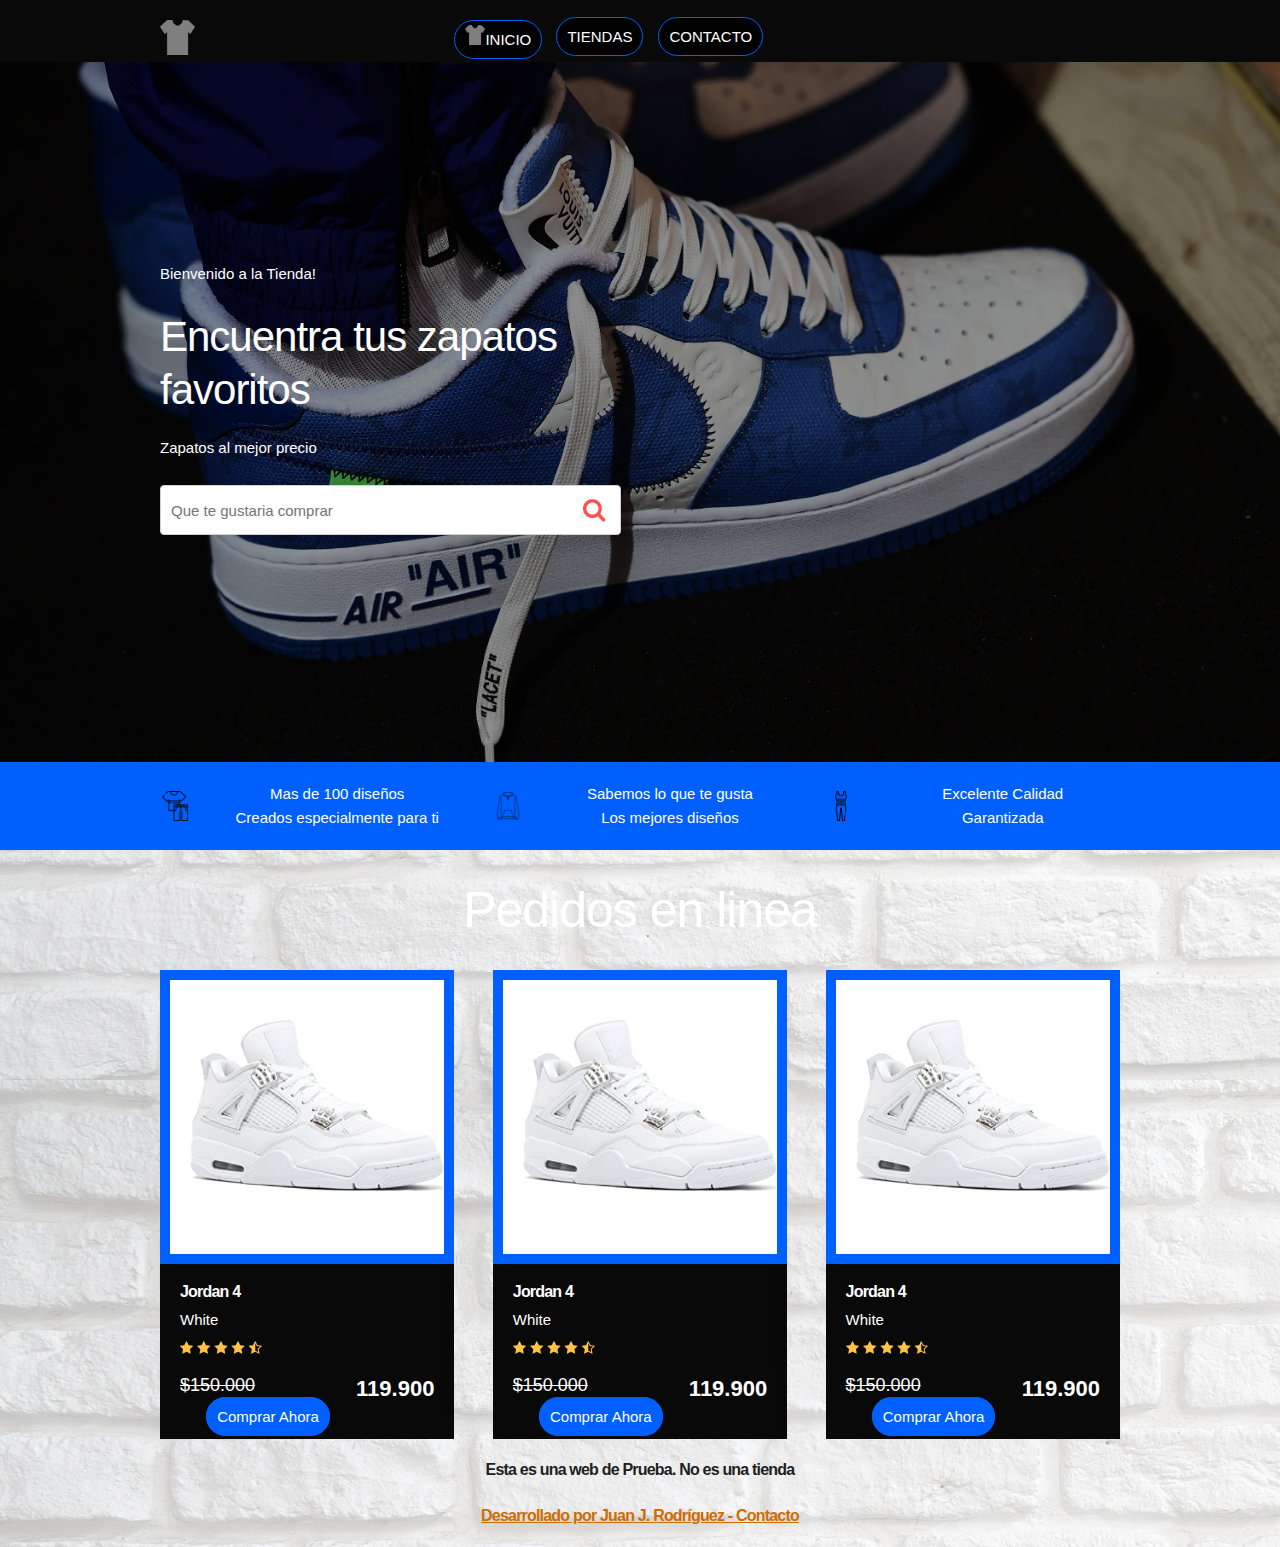
==== index.html @ e30a0c9f "Update index.html" ====
<!DOCTYPE html>
<html lang="en">
<head>
    
<link  rel="icon"   href="img/favicon.ico" type="image/png" />
    <meta charset="UTF-8">
    <meta http-equiv="X-UA-Compatible" content="IE=edge">
    <meta name="viewport" content="width=device-width, initial-scale=1.0">
    <title>Tienda Online | Brick Clothes</title>
    <link rel="stylesheet" href="css/normalize.css">
    <link rel="stylesheet" href="css/skeleton.css">
    <link rel="stylesheet" href="css/custom.css">
</head>
<body background="img/bg.png">

    <header id="header" class="header">
        <div class="container">
            <div class="row">
                <div class="four columns">
                    <img src="img/logo.png" width="35" height="35" alt="" id="logo">
                </div>
                <div class="row">
                    <div class="four columns">
                        <ul class="navct">
                             <li class="four columns"><a style="border: 1px solid #0060ff; padding: 10px; background-color: #010101; color: #ffffff; text-decoration: none; font-family: 'Helvetica', sans-serif; border-radius: 80px;" href="https://juanrodc.github.io"><img src="img/logo.png" width="20" height="20" alt="" id="logo">Inicio</a></li>
                        <li class="four columns"><a style="border: 1px solid #0060ff; padding: 10px; background-color: #010101; color: #ffffff; text-decoration: none; font-family: 'Helvetica', sans-serif; border-radius: 80px;" href="https://juanrodc.github.io/nuestras-tiendas.html">Tiendas</a></li>
                                                <li class="four columns"><a style="border: 1px solid #0060ff; padding: 10px; background-color: #010101; color: #ffffff; text-decoration: none; font-family: 'Helvetica', sans-serif; border-radius: 80px;" href="https://api.whatsapp.com/send?phone=573008994373&text=">Contacto</a></li>
                        </ul>
                    </div>
                </div>
               
            </div>
        </div>
    </header>

    <div id="hero">
        <div class="container">
            <div class="row">
                <div class="six columns">
                    <div class="contenido-hero">
                        <p>Bienvenido a la Tienda!</p>
                        <h2>Encuentra tus zapatos favoritos</h2>
                        <p>Zapatos al mejor precio</p>
                        <form action="#" id="busqueda" method="post" class="formulario">
                            <input class="u-full-width" type="text" 
                            placeholder="Que te gustaria comprar"
                            id="buscador"
                            >
                            <input type="submit" id="submit-buscador" class="submit-buscador">
                        </form>
                    </div>
                </div>
            </div>
        </div>
    </div>

    <div class="barra">
        <div class="container">
            <div class="row">
                <div class="four columns icono icono1">
                    <p>Mas de 100 diseños<br>
                        Creados especialmente para ti
                    </p>
                </div>
                <div class="four columns icono icono2">
                    <p>Sabemos lo que te gusta<br>
                        Los mejores diseños
                    </p>
                </div>
                <div class="four columns icono icono3">
                    <p>Excelente Calidad<br>
                        Garantizada
                    </p>
                </div>
            </div>
        </div>
    </div>
    <div id="lista-cafe" class="container">
        <font color="#010101"><h1 id="encabezado" class="encabezado">Pedidos en linea</h1></font>
        <div class="row">
            <div class="four columns">
                <div class="card">
                    <img style="border: 10px solid; color: #0060ff;" alt="" src="img/jordan4white.png" class="u-full-width">
                    <div class="info-card">
                        <h4>Jordan 4</h4>
                        <p>White</p>
                        <img src="img/estrellas.png" >
                        <p class="precio">$150.000<span class="u-pull-right">119.900</span> </p><center>
                        <a style="border: 1px solid #0060ff; padding: 10px; background-color: #0060ff; color: #ffffff; text-decoration: none; font-family: 'Helvetica', sans-serif; border-radius: 80px;" href="https://juanrodc.github.io/jordan4.html" onclick="window.open(this.href)" target="_blank" rel="noopener noreferrer nofollow">Comprar Ahora</a>
                        </center>
                    </div>
                </div>
            </div>
             <div class="four columns">
                <div class="card">
                    <img style="border: 10px solid; color: #0060ff;" alt="" src="img/jordan4white.png" class="u-full-width">
                    <div class="info-card">
                        <h4>Jordan 4</h4>
                        <p>White</p>
                        <img src="img/estrellas.png" >
                        <p class="precio">$150.000<span class="u-pull-right">119.900</span> </p><center>
                        <a style="border: 1px solid #0060ff; padding: 10px; background-color: #0060ff; color: #ffffff; text-decoration: none; font-family: 'Helvetica', sans-serif; border-radius: 80px;" href="https://juanrodc.github.io/jordan4.html" onclick="window.open(this.href)" target="_blank" rel="noopener noreferrer nofollow">Comprar Ahora</a>
                        </center>
                    </div>
                </div>
            </div>
            <div class="four columns">
                <div class="card">
                    <img style="border: 10px solid; color: #0060ff;" alt="" src="img/jordan4white.png" class="u-full-width">
                    <div class="info-card">
                        <h4>Jordan 4</h4>
                        <p>White</p>
                        <img src="img/estrellas.png" >
                        <p class="precio">$150.000<span class="u-pull-right">119.900</span> </p><center>
                        <a style="border: 1px solid #0060ff; padding: 10px; background-color: #0060ff; color: #ffffff; text-decoration: none; font-family: 'Helvetica', sans-serif; border-radius: 80px;" href="https://juanrodc.github.io/jordan4.html" onclick="window.open(this.href)" target="_blank" rel="noopener noreferrer nofollow">Comprar Ahora</a>
                        </center>
                    </div>
                </div>
            </div>
        </div><!--.row-->
    </div>
                     <center><footer><h4><p>Esta es una web de Prueba. No es una tienda</p><a class="enlace" href="https://instagram.com/rodriguez_69025">Desarrollado por Juan J. Rodríguez</a><font color="#0060ff"><a href="https://api.whatsapp.com/send?phone=573212953345&text="> - Contacto</a></center></h4></footer></font>
    <script src="js/app.js"></script>
</body>
</html>
---- css/skeleton.css ----
/*
* Skeleton V2.0.4
* Copyright 2014, Dave Gamache
* www.getskeleton.com
* Free to use under the MIT license.
* http://www.opensource.org/licenses/mit-license.php
* 12/29/2014
*/


/* Table of contents
––––––––––––––––––––––––––––––––––––––––––––––––––
- Grid
- Base Styles
- Typography
- Links
- Buttons
- Forms
- Lists
- Code
- Tables
- Spacing
- Utilities
- Clearing
- Media Queries
*/


/* Grid
–––––––––––––––––––––––––––––––––––––––––––––––––– */
.container {
  position: relative;
  width: 100%;
  max-width: 960px;
  margin: 0 auto;
  padding: 0 20px;
  box-sizing: border-box; }
.column,
.columns {
  width: 100%;
  float: left;
  box-sizing: border-box; }

/* For devices larger than 400px */
@media (min-width: 400px) {
  .container {
    width: 85%;
    padding: 0; }
}

/* For devices larger than 550px */
@media (min-width: 550px) {
  .container {
    width: 80%; }
  .column,
  .columns {
    margin-left: 4%; }
  .column:first-child,
  .columns:first-child {
    margin-left: 0; }

  .one.column,
  .one.columns                    { width: 4.66666666667%; }
  .two.columns                    { width: 13.3333333333%; }
  .three.columns                  { width: 22%;            }
  .four.columns                   { width: 30.6666666667%; }
  .five.columns                   { width: 39.3333333333%; }
  .six.columns                    { width: 48%;            }
  .seven.columns                  { width: 56.6666666667%; }
  .eight.columns                  { width: 65.3333333333%; }
  .nine.columns                   { width: 74.0%;          }
  .ten.columns                    { width: 82.6666666667%; }
  .eleven.columns                 { width: 91.3333333333%; }
  .twelve.columns                 { width: 100%; margin-left: 0; }

  .one-third.column               { width: 30.6666666667%; }
  .two-thirds.column              { width: 65.3333333333%; }

  .one-half.column                { width: 48%; }

  /* Offsets */
  .offset-by-one.column,
  .offset-by-one.columns          { margin-left: 8.66666666667%; }
  .offset-by-two.column,
  .offset-by-two.columns          { margin-left: 17.3333333333%; }
  .offset-by-three.column,
  .offset-by-three.columns        { margin-left: 26%;            }
  .offset-by-four.column,
  .offset-by-four.columns         { margin-left: 34.6666666667%; }
  .offset-by-five.column,
  .offset-by-five.columns         { margin-left: 43.3333333333%; }
  .offset-by-six.column,
  .offset-by-six.columns          { margin-left: 52%;            }
  .offset-by-seven.column,
  .offset-by-seven.columns        { margin-left: 60.6666666667%; }
  .offset-by-eight.column,
  .offset-by-eight.columns        { margin-left: 69.3333333333%; }
  .offset-by-nine.column,
  .offset-by-nine.columns         { margin-left: 78.0%;          }
  .offset-by-ten.column,
  .offset-by-ten.columns          { margin-left: 86.6666666667%; }
  .offset-by-eleven.column,
  .offset-by-eleven.columns       { margin-left: 95.3333333333%; }

  .offset-by-one-third.column,
  .offset-by-one-third.columns    { margin-left: 34.6666666667%; }
  .offset-by-two-thirds.column,
  .offset-by-two-thirds.columns   { margin-left: 69.3333333333%; }

  .offset-by-one-half.column,
  .offset-by-one-half.columns     { margin-left: 52%; }

}


/* Base Styles
–––––––––––––––––––––––––––––––––––––––––––––––––– */
/* NOTE
html is set to 62.5% so that all the REM measurements throughout Skeleton
are based on 10px sizing. So basically 1.5rem = 15px :) */
html {
  font-size: 62.5%; }
body {
  font-size: 1.5em; /* currently ems cause chrome bug misinterpreting rems on body element */
  line-height: 1.6;
  font-weight: 400;
  font-family: "Raleway", "HelveticaNeue", "Helvetica Neue", Helvetica, Arial, sans-serif;
  color: #222; }


/* Typography
–––––––––––––––––––––––––––––––––––––––––––––––––– */
h1, h2, h3, h4, h5, h6 {
  margin-top: 0;
  margin-bottom: 2rem;
  font-weight: 300; }
h1 { font-size: 4.0rem; line-height: 1.2;  letter-spacing: -.1rem;}
h2 { font-size: 3.6rem; line-height: 1.25; letter-spacing: -.1rem; }
h3 { font-size: 3.0rem; line-height: 1.3;  letter-spacing: -.1rem; }
h4 { font-size: 2.4rem; line-height: 1.35; letter-spacing: -.08rem; }
h5 { font-size: 1.8rem; line-height: 1.5;  letter-spacing: -.05rem; }
h6 { font-size: 1.5rem; line-height: 1.6;  letter-spacing: 0; }

/* Larger than phablet */
@media (min-width: 550px) {
  h1 { font-size: 5.0rem; }
  h2 { font-size: 4.2rem; }
  h3 { font-size: 3.6rem; }
  h4 { font-size: 3.0rem; }
  h5 { font-size: 2.4rem; }
  h6 { font-size: 1.5rem; }
}

p {
  margin-top: 0; }


/* Links
–––––––––––––––––––––––––––––––––––––––––––––––––– */
a {
  color: #ce6d06; }
a:hover {
  color: #A95905; }


/* Buttons
–––––––––––––––––––––––––––––––––––––––––––––––––– */
.button,
button,
input[type="submit"],
input[type="reset"],
input[type="button"] {
  display: inline-block;
  height: 38px;
  padding: 0 30px;
  color: rgb(255, 255, 255);
  text-align: center;
  font-size: 11px;
  font-weight: 600;
  line-height: 38px;
  letter-spacing: .1rem;
  text-transform: uppercase;
  text-decoration: none;
  white-space: nowrap;
  background-color: transparent;
  border-radius: 4px;
  border: 1px solid #bbb;
  cursor: pointer;
  box-sizing: border-box; }
.button:hover,
button:hover,
input[type="submit"]:hover,
input[type="reset"]:hover,
input[type="button"]:hover,
.button:focus,
button:focus,
input[type="submit"]:focus,
input[type="reset"]:focus,
input[type="button"]:focus {
  color: #ce6d06;
  border-color: #888;
  outline: 0; }
.button.button-primary,
button.button-primary,
input[type="submit"].button-primary,
input[type="reset"].button-primary,
input[type="button"].button-primary {
  color: #FFF;
  background-color: #ce6d06;
  border-color: #ce6d06; }
.button.button-primary:hover,
button.button-primary:hover,
input[type="submit"].button-primary:hover,
input[type="reset"].button-primary:hover,
input[type="button"].button-primary:hover,
.button.button-primary:focus,
button.button-primary:focus,
input[type="submit"].button-primary:focus,
input[type="reset"].button-primary:focus,
input[type="button"].button-primary:focus {
  color: #FFF;
  background-color: #A95905;
  border-color: #A95905; }


/* Forms
–––––––––––––––––––––––––––––––––––––––––––––––––– */
input[type="email"],
input[type="number"],
input[type="search"],
input[type="text"],
input[type="tel"],
input[type="url"],
input[type="password"],
textarea,
select {
  height: 38px;
  padding: 6px 10px; /* The 6px vertically centers text on FF, ignored by Webkit */
  background-color: #fff;
  border: 1px solid #D1D1D1;
  border-radius: 4px;
  box-shadow: none;
  box-sizing: border-box; }
/* Removes awkward default styles on some inputs for iOS */
input[type="email"],
input[type="number"],
input[type="search"],
input[type="text"],
input[type="tel"],
input[type="url"],
input[type="password"],
textarea {
  -webkit-appearance: none;
     -moz-appearance: none;
          appearance: none; }
textarea {
  min-height: 65px;
  padding-top: 6px;
  padding-bottom: 6px; }
input[type="email"]:focus,
input[type="number"]:focus,
input[type="search"]:focus,
input[type="text"]:focus,
input[type="tel"]:focus,
input[type="url"]:focus,
input[type="password"]:focus,
textarea:focus,
select:focus {
  border: 1px solid #ce6d06;
  outline: 0; }
label,
legend {
  display: block;
  margin-bottom: .5rem;
  font-weight: 600; }
fieldset {
  padding: 0;
  border-width: 0; }
input[type="checkbox"],
input[type="radio"] {
  display: inline; }
label > .label-body {
  display: inline-block;
  margin-left: .5rem;
  font-weight: normal; }


/* Lists
–––––––––––––––––––––––––––––––––––––––––––––––––– */
ul {
  list-style: circle inside; }
ol {
  list-style: decimal inside; }
ol, ul {
  padding-left: 0;
  margin-top: 0; }
ul ul,
ul ol,
ol ol,
ol ul {
  margin: 1.5rem 0 1.5rem 3rem;
  font-size: 90%; }
li {
  margin-bottom: 1rem; }


/* Code
–––––––––––––––––––––––––––––––––––––––––––––––––– */
code {
  padding: .2rem .5rem;
  margin: 0 .2rem;
  font-size: 90%;
  white-space: nowrap;
  background: #F1F1F1;
  border: 1px solid #E1E1E1;
  border-radius: 4px; }
pre > code {
  display: block;
  padding: 1rem 1.5rem;
  white-space: pre; }


/* Tables
–––––––––––––––––––––––––––––––––––––––––––––––––– */
th,
td {
  padding: 12px 15px;
  text-align: left;
  border-bottom: 1px solid #E1E1E1; }
th:first-child,
td:first-child {
  padding-left: 0; }
th:last-child,
td:last-child {
  padding-right: 0; }


/* Spacing
–––––––––––––––––––––––––––––––––––––––––––––––––– */
button,
.button {
  margin-bottom: 1rem; }
input,
textarea,
select,
fieldset {
  margin-bottom: 1.5rem; }
pre,
blockquote,
dl,
figure,
table,
p,
ul,
ol,
form {
  margin-bottom: 2.5rem; }


/* Utilities
–––––––––––––––––––––––––––––––––––––––––––––––––– */
.u-full-width {
  width: 100%;
  box-sizing: border-box; }
.u-max-full-width {
  max-width: 100%;
  box-sizing: border-box; }
.u-pull-right {
  float: right; }
.u-pull-left {
  float: left; }


/* Misc
–––––––––––––––––––––––––––––––––––––––––––––––––– */
hr {
  margin-top: 3rem;
  margin-bottom: 3.5rem;
  border-width: 0;
  border-top: 1px solid #E1E1E1; }


/* Clearing
–––––––––––––––––––––––––––––––––––––––––––––––––– */

/* Self Clearing Goodness */
.container:after,
.row:after,
.u-cf {
  content: "";
  display: table;
  clear: both; }


/* Media Queries
–––––––––––––––––––––––––––––––––––––––––––––––––– */
/*
Note: The best way to structure the use of media queries is to create the queries
near the relevant code. For example, if you wanted to change the styles for buttons
on small devices, paste the mobile query code up in the buttons section and style it
there.
*/


/* Larger than mobile */
@media (min-width: 400px) {}

/* Larger than phablet (also point when grid becomes active) */
@media (min-width: 550px) {}

/* Larger than tablet */
@media (min-width: 750px) {}

/* Larger than desktop */
@media (min-width: 1000px) {}

/* Larger than Desktop HD */
@media (min-width: 1200px) {}
---- css/custom.css ----
body {
    background-color: #9b9b9b;
}
h1 {
    text-align: center;
    color: white;
}
h4 {
    font-size: 16px;
    font-weight: 700;
}
header {
    padding: 20px 0 0 0;
    text-align: center;
    background-color: #090909;
}
.navct {
    color: white;
    padding-top: 5px;
    text-transform: uppercase;
   
}

.navct a {
    color: white;
    text-decoration: none;
}

@media (min-width: 750px) {
    header {
        text-align: left;
    }
}

ul {
    list-style: none;
}
#hero {
    background-image: url(../img/air.jpg);
    position: relative;
    z-index: 0;
    background-repeat: no-repeat;
    background-position: center;
    background-size: cover;
    height: 700px;
}
#hero::before{
    content: "";
    background: rgba(0, 0, 0, 0.45);
    position: absolute;
    top: 0; 
    min-height: 100%;
    left: 0;
    right: 0;
    z-index: -1;
}

#encabezado {
    margin: 30px 0;
}
.submenu {
    position: relative;
}

.vacio {
    padding: 10px;
    background-color: crimson;
    text-align: center;
    border-radius: 10px;
    color:white
}

.contenido-hero {
    padding-top: 120px;
    margin-top: 80px;
    color: white;
}

.contenido-hero form {
    position: relative;
    margin-bottom: 0;
}

.contenido-hero form #buscador {
    height: 50px;
    margin-bottom: 0;
}

.contenido-hero form .submit-buscador {
    position: absolute;
    right: 0;
    top: 0;
    height: 100%;
    padding: 0;
    display: block;
    text-indent: -9999px;
    width: 50px;
    background-image: url(../img/lupa.png);
    background-position: right center;
    background-repeat: no-repeat;
    border: none;
}

.barra {
    padding: 20px 0;
    background: #0060ff;
}

.barra p {
    margin: 0;
    color: white;
}
.icono{
    background-repeat: no-repeat;
    background-position: left center;
    padding-left: 60px;
    background-size: 30px;
    margin-bottom: 40px;
    text-align: center;
}

@media (min-width: 750px) {
    .icono {
        margin-bottom: 0;
    }
}

.icono1 {
    background-image: url(../img/icono1.png);
}
.icono2 {
    background-image: url(../img/icono2.png);
}
.icono3 {
    background-image: url(../img/icono3.png);
}

#lista-cafe .row {
    margin-bottom: 20px;
}
.agregar-carrito {
    margin: 10px 0;
}

.card {
    text-align: center;
    box-shadow: 0 25px 98px 0 rgb(0 0 0 / 3%);
    background: #090909;
}
@media (min-width: 550px) {
    .card {
        text-align: left;
    }
}
.info-card {
    padding: 10px 20px;
    color: white;
}

.info-card p,
.card h4 {
    margin-bottom: 5px;
}

.info-card .precio {
    text-decoration: line-through;
    font-size: 18px;
    margin-top: 10px;
}

.info-card .precio span {
    font-weight: 700;
    font-size: 22px;
}

.footer {
    border-top: 1px solid white;
    margin-top: 40px;
    padding-top: 40px;
}
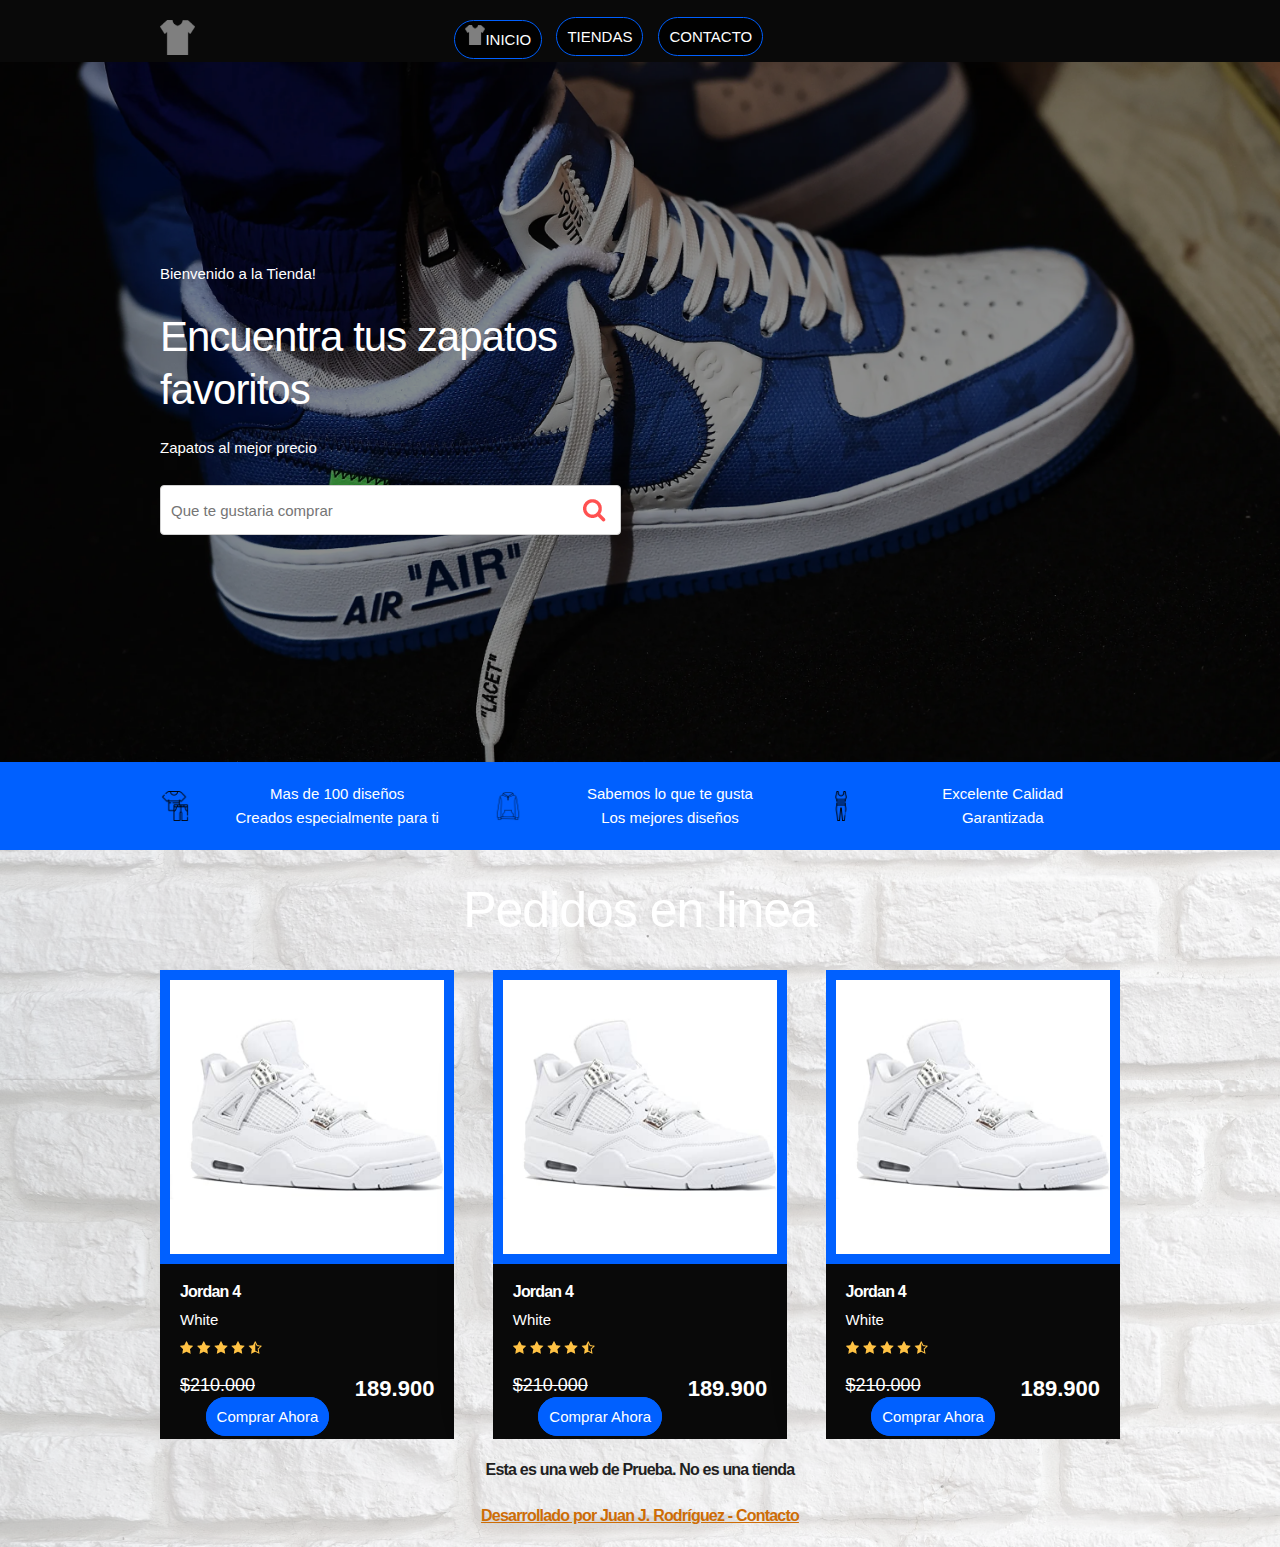
==== commit 6d87cc75: "Update index.html" ====
--- a/index.html
+++ b/index.html
@@ -85,21 +85,21 @@
                         <h4>Jordan 4</h4>
                         <p>White</p>
                         <img src="img/estrellas.png" >
-                        <p class="precio">$150.000<span class="u-pull-right">119.900</span> </p><center>
-                        <a style="border: 1px solid #0060ff; padding: 10px; background-color: #0060ff; color: #ffffff; text-decoration: none; font-family: 'Helvetica', sans-serif; border-radius: 80px;" href="https://juanrodc.github.io/jordan4.html" onclick="window.open(this.href)" target="_blank" rel="noopener noreferrer nofollow">Comprar Ahora</a>
+                        <p class="precio">$210.000<span class="u-pull-right">189.900</span> </p><center>
+                        <a style="border: 1px solid #0060ff; padding: 10px; background-color: #0060ff; color: #ffffff; text-decoration: none; font-family: 'Helvetica', sans-serif; border-radius: 80px;" href="https://juanrodc.github.io/jordan4" onclick="window.open(this.href)" target="_blank" rel="noopener noreferrer nofollow">Comprar Ahora</a>
                         </center>
                     </div>
                 </div>
             </div>
-             <div class="four columns">
+                        <div class="four columns">
                 <div class="card">
                     <img style="border: 10px solid; color: #0060ff;" alt="" src="img/jordan4white.png" class="u-full-width">
                     <div class="info-card">
                         <h4>Jordan 4</h4>
                         <p>White</p>
                         <img src="img/estrellas.png" >
-                        <p class="precio">$150.000<span class="u-pull-right">119.900</span> </p><center>
-                        <a style="border: 1px solid #0060ff; padding: 10px; background-color: #0060ff; color: #ffffff; text-decoration: none; font-family: 'Helvetica', sans-serif; border-radius: 80px;" href="https://juanrodc.github.io/jordan4.html" onclick="window.open(this.href)" target="_blank" rel="noopener noreferrer nofollow">Comprar Ahora</a>
+                        <p class="precio">$210.000<span class="u-pull-right">189.900</span> </p><center>
+                        <a style="border: 1px solid #0060ff; padding: 10px; background-color: #0060ff; color: #ffffff; text-decoration: none; font-family: 'Helvetica', sans-serif; border-radius: 80px;" href="https://juanrodc.github.io/jordan4" onclick="window.open(this.href)" target="_blank" rel="noopener noreferrer nofollow">Comprar Ahora</a>
                         </center>
                     </div>
                 </div>
@@ -111,8 +111,8 @@
                         <h4>Jordan 4</h4>
                         <p>White</p>
                         <img src="img/estrellas.png" >
-                        <p class="precio">$150.000<span class="u-pull-right">119.900</span> </p><center>
-                        <a style="border: 1px solid #0060ff; padding: 10px; background-color: #0060ff; color: #ffffff; text-decoration: none; font-family: 'Helvetica', sans-serif; border-radius: 80px;" href="https://juanrodc.github.io/jordan4.html" onclick="window.open(this.href)" target="_blank" rel="noopener noreferrer nofollow">Comprar Ahora</a>
+                        <p class="precio">$210.000<span class="u-pull-right">189.900</span> </p><center>
+                        <a style="border: 1px solid #0060ff; padding: 10px; background-color: #0060ff; color: #ffffff; text-decoration: none; font-family: 'Helvetica', sans-serif; border-radius: 80px;" href="https://juanrodc.github.io/jordan4" onclick="window.open(this.href)" target="_blank" rel="noopener noreferrer nofollow">Comprar Ahora</a>
                         </center>
                     </div>
                 </div>
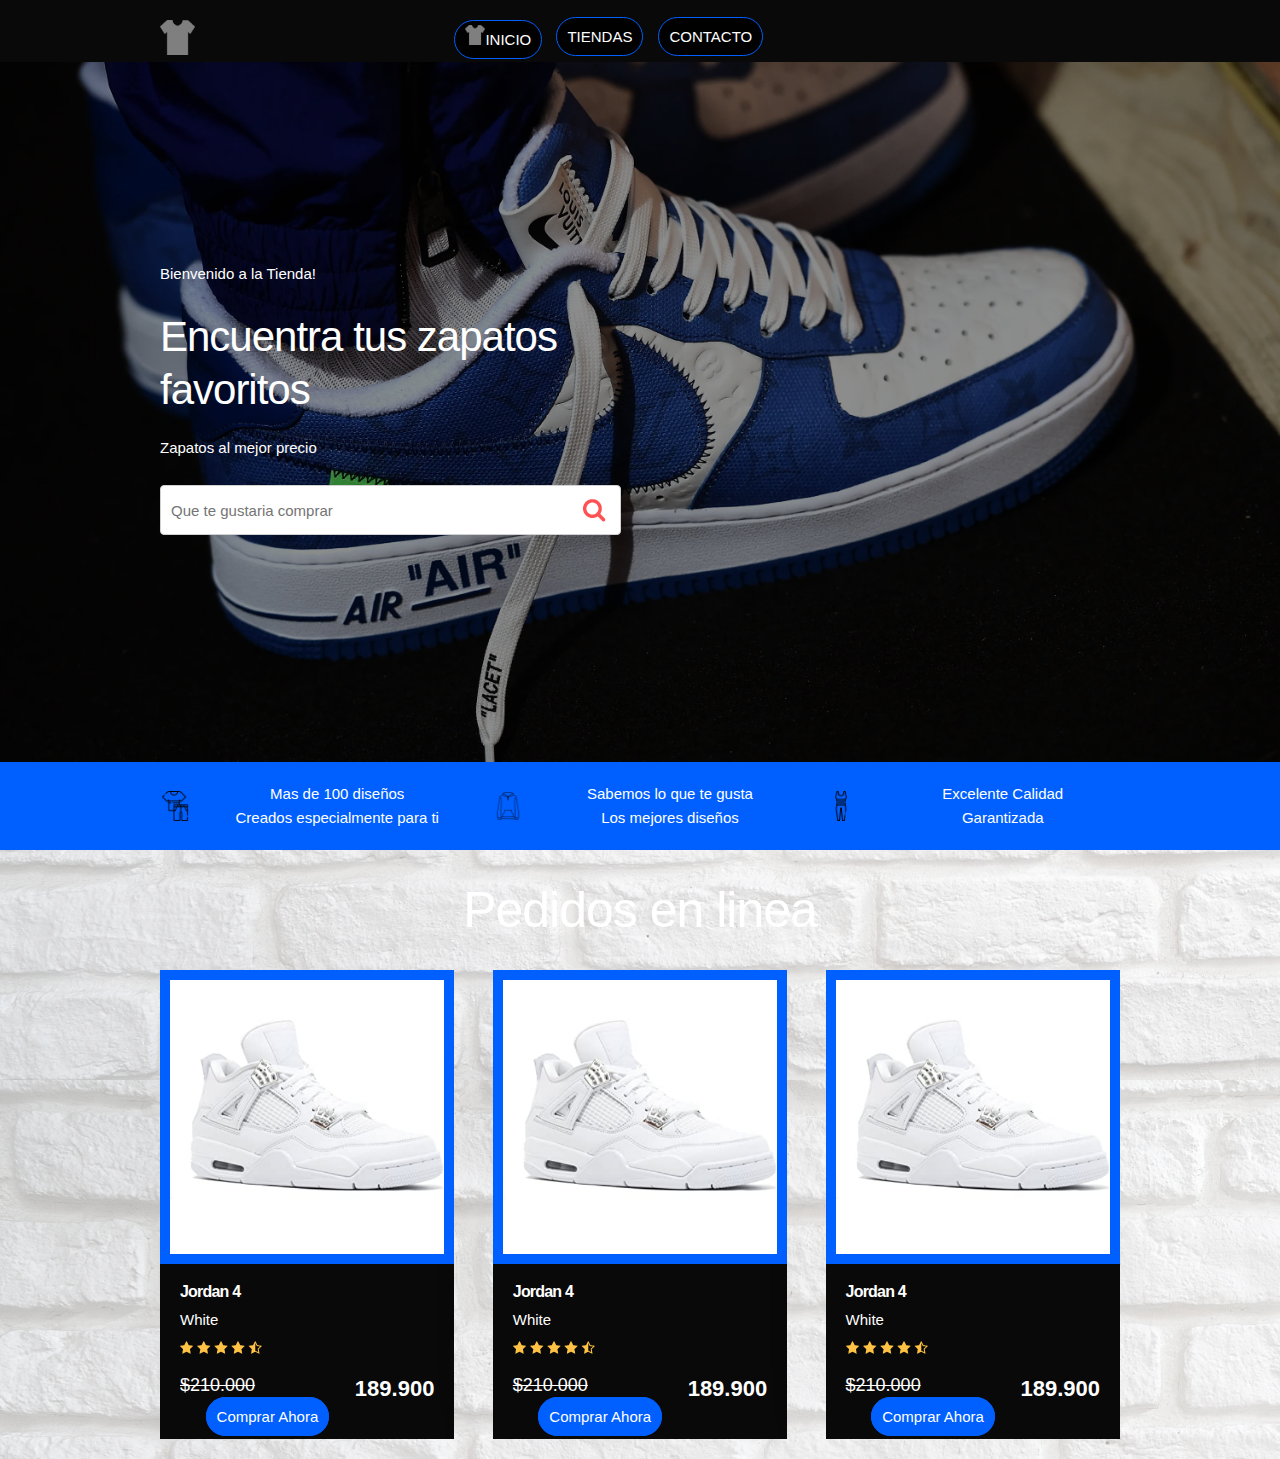
==== commit e2efcf74: "Update index.html" ====
--- a/index.html
+++ b/index.html
@@ -24,7 +24,7 @@
                         <ul class="navct">
                              <li class="four columns"><a style="border: 1px solid #0060ff; padding: 10px; background-color: #010101; color: #ffffff; text-decoration: none; font-family: 'Helvetica', sans-serif; border-radius: 80px;" href="https://juanrodc.github.io"><img src="img/logo.png" width="20" height="20" alt="" id="logo">Inicio</a></li>
                         <li class="four columns"><a style="border: 1px solid #0060ff; padding: 10px; background-color: #010101; color: #ffffff; text-decoration: none; font-family: 'Helvetica', sans-serif; border-radius: 80px;" href="https://juanrodc.github.io/nuestras-tiendas.html">Tiendas</a></li>
-                                                <li class="four columns"><a style="border: 1px solid #0060ff; padding: 10px; background-color: #010101; color: #ffffff; text-decoration: none; font-family: 'Helvetica', sans-serif; border-radius: 80px;" href="https://api.whatsapp.com/send?phone=573008994373&text=">Contacto</a></li>
+                                                <li class="four columns"><a style="border: 1px solid #0060ff; padding: 10px; background-color: #010101; color: #ffffff; text-decoration: none; font-family: 'Helvetica', sans-serif; border-radius: 80px;" href="https://api.whatsapp.com/send?phone=+573052336280&text=">Contacto</a></li>
                         </ul>
                     </div>
                 </div>
@@ -119,7 +119,19 @@
             </div>
         </div><!--.row-->
     </div>
-                     <center><footer><h4><p>Esta es una web de Prueba. No es una tienda</p><a class="enlace" href="https://instagram.com/rodriguez_69025">Desarrollado por Juan J. Rodríguez</a><font color="#0060ff"><a href="https://api.whatsapp.com/send?phone=573212953345&text="> - Contacto</a></center></h4></footer></font>
+    <!--Start of Tawk.to Script-->
+<script type="text/javascript">
+var Tawk_API=Tawk_API||{}, Tawk_LoadStart=new Date();
+(function(){
+var s1=document.createElement("script"),s0=document.getElementsByTagName("script")[0];
+s1.async=true;
+s1.src='https://embed.tawk.to/62333b05a34c2456412b8868/1fuc1t423';
+s1.charset='UTF-8';
+s1.setAttribute('crossorigin','*');
+s0.parentNode.insertBefore(s1,s0);
+})();
+</script>
+<!--End of Tawk.to Script-->                 
     <script src="js/app.js"></script>
 </body>
 </html>
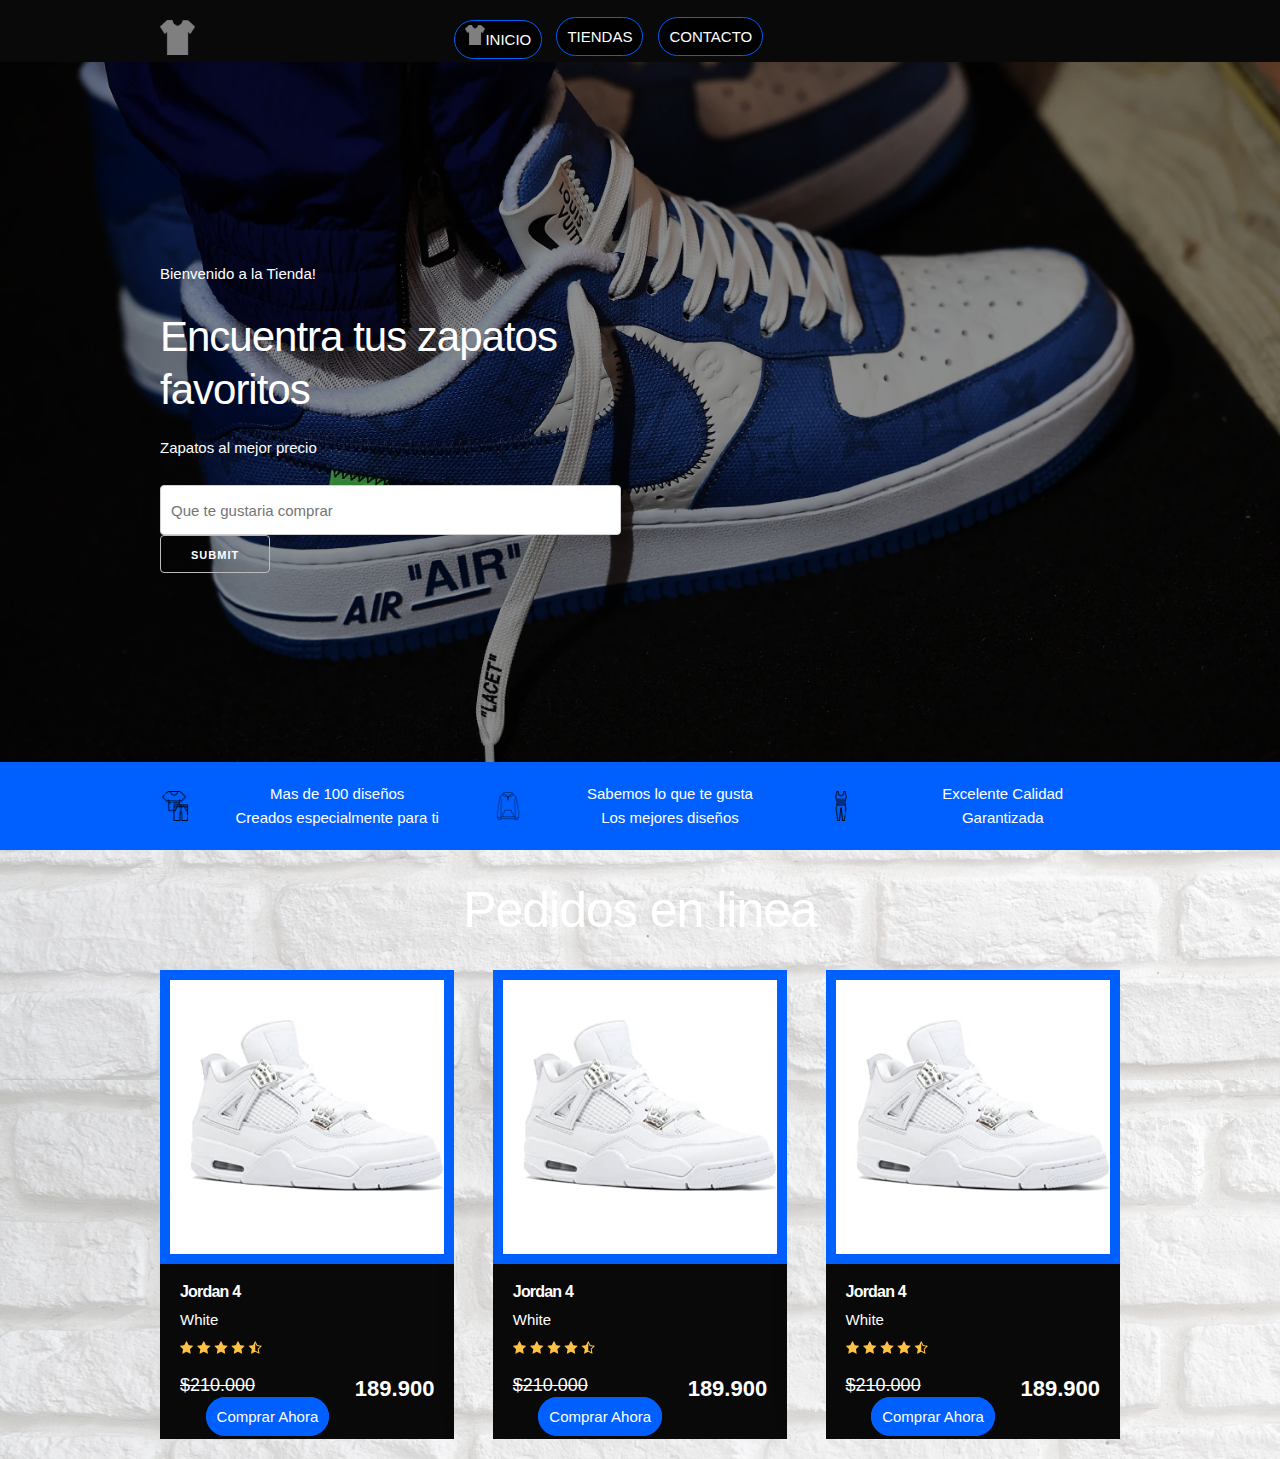
==== commit 322805a5: "Update index.html" ====
--- a/index.html
+++ b/index.html
@@ -45,7 +45,7 @@
                             <input class="u-full-width" type="text" 
                             placeholder="Que te gustaria comprar"
                             id="buscador"
-                            >
+                            ></div>
                             <input type="submit" id="submit-buscador" class="submit-buscador">
                         </form>
                     </div>
